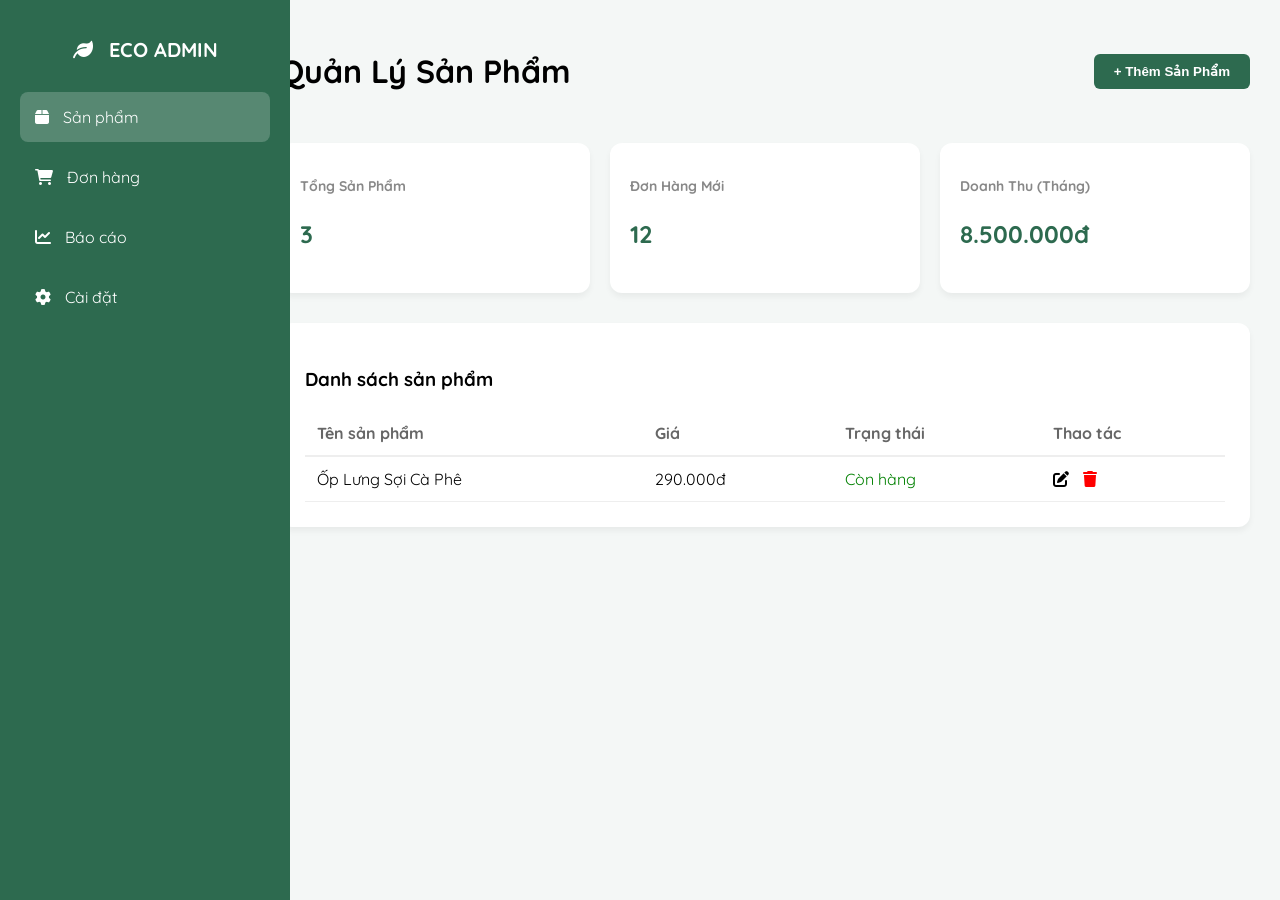
==== admin.html @ e82a7f05 "Add files via upload" ====
<!DOCTYPE html>
<html lang="vi">
<head>
    <meta charset="UTF-8">
    <meta name="viewport" content="width=device-width, initial-scale=1.0">
    <title>Admin Dashboard - EcoSmart</title>
    <link href="https://fonts.googleapis.com/css2?family=Quicksand:wght@400;600;700&display=swap" rel="stylesheet">
    <link rel="stylesheet" href="https://cdnjs.cloudflare.com/ajax/libs/font-awesome/6.0.0/css/all.min.css">
    <style>
        :root { --primary: #2d6a4f; --bg: #f4f7f6; }
        body { font-family: 'Quicksand', sans-serif; background: var(--bg); margin: 0; display: flex; }
        
        /* Sidebar */
        .sidebar { width: 250px; height: 100vh; background: var(--primary); color: white; padding: 20px; position: fixed; }
        .sidebar h2 { font-size: 20px; margin-bottom: 30px; text-align: center; }
        .sidebar ul { list-style: none; padding: 0; }
        .sidebar li { padding: 15px; cursor: pointer; border-radius: 8px; margin-bottom: 10px; transition: 0.3s; }
        .sidebar li:hover, .sidebar li.active { background: rgba(255,255,255,0.2); }
        .sidebar i { margin-right: 10px; }

        /* Main Content */
        .main-content { margin-left: 250px; width: calc(100% - 250px); padding: 30px; }
        .header { display: flex; justify-content: space-between; align-items: center; margin-bottom: 30px; }
        
        /* Stats Cards */
        .stats { display: grid; grid-template-columns: repeat(3, 1fr); gap: 20px; margin-bottom: 30px; }
        .card { background: white; padding: 20px; border-radius: 12px; box-shadow: 0 4px 6px rgba(0,0,0,0.05); }
        .card h3 { font-size: 14px; color: #888; margin-bottom: 10px; }
        .card p { font-size: 24px; font-weight: 700; color: var(--primary); }

        /* Table & Form */
        .data-section { background: white; padding: 25px; border-radius: 12px; box-shadow: 0 4px 6px rgba(0,0,0,0.05); }
        table { width: 100%; border-collapse: collapse; margin-top: 20px; }
        th { text-align: left; padding: 12px; border-bottom: 2px solid #eee; color: #666; }
        td { padding: 12px; border-bottom: 1px solid #eee; }
        .btn-add { background: var(--primary); color: white; padding: 10px 20px; border: none; border-radius: 6px; cursor: pointer; font-weight: 600; }
        
        /* Modal Form */
        .modal { display: none; position: fixed; top: 0; left: 0; width: 100%; height: 100%; background: rgba(0,0,0,0.5); z-index: 100; }
        .modal-content { background: white; width: 400px; margin: 50px auto; padding: 30px; border-radius: 12px; }
        input { width: 100%; padding: 10px; margin: 10px 0; border: 1px solid #ddd; border-radius: 6px; }
    </style>
</head>
<body>

    <div class="sidebar">
        <h2><i class="fas fa-leaf"></i> ECO ADMIN</h2>
        <ul>
            <li class="active"><i class="fas fa-box"></i> Sản phẩm</li>
            <li><i class="fas fa-shopping-cart"></i> Đơn hàng</li>
            <li><i class="fas fa-chart-line"></i> Báo cáo</li>
            <li><i class="fas fa-cog"></i> Cài đặt</li>
        </ul>
    </div>

    <div class="main-content">
        <div class="header">
            <h1>Quản Lý Sản Phẩm</h1>
            <button class="btn-add" onclick="showModal()">+ Thêm Sản Phẩm</button>
        </div>

        <div class="stats">
            <div class="card"><h3>Tổng Sản Phẩm</h3><p id="total-p">3</p></div>
            <div class="card"><h3>Đơn Hàng Mới</h3><p>12</p></div>
            <div class="card"><h3>Doanh Thu (Tháng)</h3><p>8.500.000đ</p></div>
        </div>

        <div class="data-section">
            <h3>Danh sách sản phẩm</h3>
            <table>
                <thead>
                    <tr>
                        <th>Tên sản phẩm</th>
                        <th>Giá</th>
                        <th>Trạng thái</th>
                        <th>Thao tác</th>
                    </tr>
                </thead>
                <tbody id="product-list">
                    <tr>
                        <td>Ốp Lưng Sợi Cà Phê</td>
                        <td>290.000đ</td>
                        <td><span style="color: green;">Còn hàng</span></td>
                        <td><i class="fas fa-edit"></i> <i class="fas fa-trash" style="color:red; margin-left:10px;"></i></td>
                    </tr>
                    </tbody>
            </table>
        </div>
    </div>

    <div id="addModal" class="modal">
        <div class="modal-content">
            <h3>Thêm Sản Phẩm Mới</h3>
            <input type="text" id="p-name" placeholder="Tên sản phẩm">
            <input type="number" id="p-price" placeholder="Giá bán (VNĐ)">
            <input type="text" id="p-img" placeholder="Link ảnh (Unsplash...)">
            <button class="btn-add" style="width: 100%;" onclick="addProduct()">Lưu Sản Phẩm</button>
            <button onclick="hideModal()" style="width: 100%; background:none; border:none; margin-top:10px; cursor:pointer; color:#888;">Hủy</button>
        </div>
    </div>

    <script>
        function showModal() { document.getElementById('addModal').style.display = 'block'; }
        function hideModal() { document.getElementById('addModal').style.display = 'none'; }

        function addProduct() {
            const name = document.getElementById('p-name').value;
            const price = document.getElementById('p-price').value;
            
            if(!name || !price) return alert("Vui lòng nhập đủ thông tin!");

            const table = document.getElementById('product-list');
            const row = `<tr>
                <td>${name}</td>
                <td>${parseInt(price).toLocaleString()}đ</td>
                <td><span style="color: green;">Còn hàng</span></td>
                <td><i class="fas fa-edit"></i> <i class="fas fa-trash" style="color:red; margin-left:10px;"></i></td>
            </tr>`;
            
            table.innerHTML += row;
            document.getElementById('total-p').innerText = table.rows.length;
            
            alert("Đã thêm sản phẩm thành công (Lưu ý: Dữ liệu này sẽ mất khi bạn tải lại trang vì GitHub Pages không có Database)");
            hideModal();
        }
    </script>
</body>
</html>
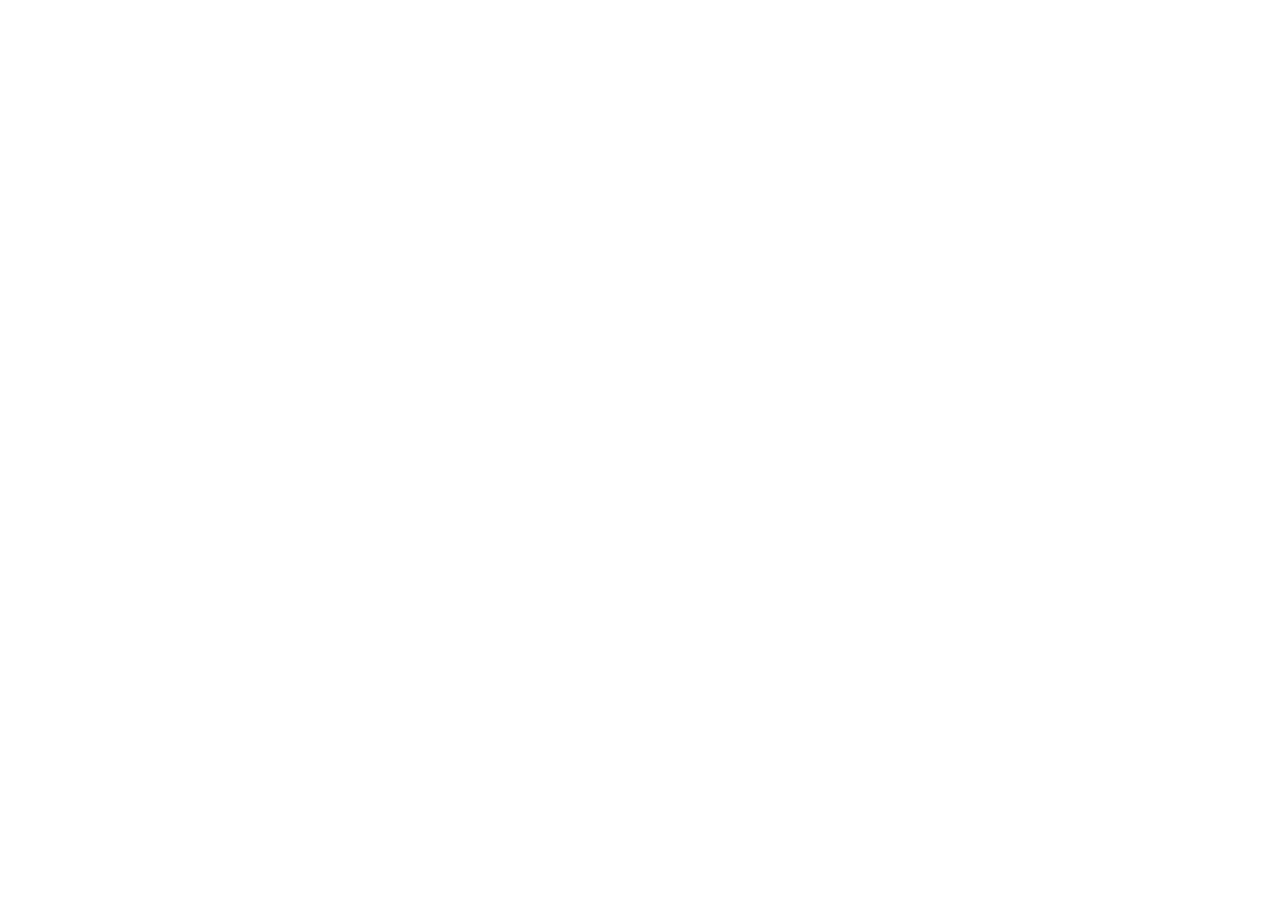
==== commit 3a257172: "admin.html" ====
--- a/admin.html
+++ b/admin.html
@@ -2,127 +2,105 @@
 <html lang="vi">
 <head>
     <meta charset="UTF-8">
-    <meta name="viewport" content="width=device-width, initial-scale=1.0">
-    <title>Admin Dashboard - EcoSmart</title>
+    <title>Hệ Thống Quản Trị EcoSmart</title>
     <link href="https://fonts.googleapis.com/css2?family=Quicksand:wght@400;600;700&display=swap" rel="stylesheet">
     <link rel="stylesheet" href="https://cdnjs.cloudflare.com/ajax/libs/font-awesome/6.0.0/css/all.min.css">
     <style>
+        /* Phần Login */
+        #login-overlay { position: fixed; top: 0; left: 0; width: 100%; height: 100%; background: #2d6a4f; z-index: 9999; display: flex; align-items: center; justify-content: center; color: white; }
+        .login-box { background: white; padding: 40px; border-radius: 15px; color: #333; text-align: center; box-shadow: 0 10px 25px rgba(0,0,0,0.2); }
+        input[type="password"] { width: 100%; padding: 12px; margin: 20px 0; border: 1px solid #ddd; border-radius: 8px; }
+        .btn-login { background: #2d6a4f; color: white; border: none; padding: 10px 30px; border-radius: 8px; cursor: pointer; font-weight: bold; }
+
+        /* Giao diện Admin */
         :root { --primary: #2d6a4f; --bg: #f4f7f6; }
-        body { font-family: 'Quicksand', sans-serif; background: var(--bg); margin: 0; display: flex; }
-        
-        /* Sidebar */
+        body { font-family: 'Quicksand', sans-serif; background: var(--bg); margin: 0; display: none; } /* Ẩn body mặc định */
         .sidebar { width: 250px; height: 100vh; background: var(--primary); color: white; padding: 20px; position: fixed; }
-        .sidebar h2 { font-size: 20px; margin-bottom: 30px; text-align: center; }
-        .sidebar ul { list-style: none; padding: 0; }
-        .sidebar li { padding: 15px; cursor: pointer; border-radius: 8px; margin-bottom: 10px; transition: 0.3s; }
-        .sidebar li:hover, .sidebar li.active { background: rgba(255,255,255,0.2); }
-        .sidebar i { margin-right: 10px; }
-
-        /* Main Content */
-        .main-content { margin-left: 250px; width: calc(100% - 250px); padding: 30px; }
-        .header { display: flex; justify-content: space-between; align-items: center; margin-bottom: 30px; }
-        
-        /* Stats Cards */
-        .stats { display: grid; grid-template-columns: repeat(3, 1fr); gap: 20px; margin-bottom: 30px; }
-        .card { background: white; padding: 20px; border-radius: 12px; box-shadow: 0 4px 6px rgba(0,0,0,0.05); }
-        .card h3 { font-size: 14px; color: #888; margin-bottom: 10px; }
-        .card p { font-size: 24px; font-weight: 700; color: var(--primary); }
-
-        /* Table & Form */
-        .data-section { background: white; padding: 25px; border-radius: 12px; box-shadow: 0 4px 6px rgba(0,0,0,0.05); }
-        table { width: 100%; border-collapse: collapse; margin-top: 20px; }
-        th { text-align: left; padding: 12px; border-bottom: 2px solid #eee; color: #666; }
-        td { padding: 12px; border-bottom: 1px solid #eee; }
-        .btn-add { background: var(--primary); color: white; padding: 10px 20px; border: none; border-radius: 6px; cursor: pointer; font-weight: 600; }
-        
-        /* Modal Form */
-        .modal { display: none; position: fixed; top: 0; left: 0; width: 100%; height: 100%; background: rgba(0,0,0,0.5); z-index: 100; }
-        .modal-content { background: white; width: 400px; margin: 50px auto; padding: 30px; border-radius: 12px; }
-        input { width: 100%; padding: 10px; margin: 10px 0; border: 1px solid #ddd; border-radius: 6px; }
+        .main-content { margin-left: 250px; padding: 30px; }
+        table { width: 100%; border-collapse: collapse; background: white; border-radius: 12px; overflow: hidden; box-shadow: 0 4px 6px rgba(0,0,0,0.05); }
+        th, td { text-align: left; padding: 15px; border-bottom: 1px solid #eee; }
+        th { background: #f8f9fa; color: #666; }
+        .status-badge { padding: 5px 10px; border-radius: 20px; font-size: 12px; background: #ffe8cc; color: #d9480f; }
     </style>
 </head>
 <body>
 
+    <div id="login-overlay">
+        <div class="login-box">
+            <i class="fas fa-user-shield style="font-size: 40px; color: #2d6a4f;"></i>
+            <h2>Admin Login</h2>
+            <input type="password" id="admin-pass" placeholder="Nhập mật khẩu quản trị">
+            <button class="btn-login" onclick="checkPass()">Đăng Nhập</button>
+        </div>
+    </div>
+
     <div class="sidebar">
-        <h2><i class="fas fa-leaf"></i> ECO ADMIN</h2>
+        <h2>ECO ADMIN</h2>
         <ul>
-            <li class="active"><i class="fas fa-box"></i> Sản phẩm</li>
-            <li><i class="fas fa-shopping-cart"></i> Đơn hàng</li>
-            <li><i class="fas fa-chart-line"></i> Báo cáo</li>
-            <li><i class="fas fa-cog"></i> Cài đặt</li>
+            <li style="list-style:none; padding:15px; background:rgba(255,255,255,0.2); border-radius:8px;"><i class="fas fa-shopping-cart"></i> Đơn hàng thật</li>
         </ul>
     </div>
 
     <div class="main-content">
-        <div class="header">
-            <h1>Quản Lý Sản Phẩm</h1>
-            <button class="btn-add" onclick="showModal()">+ Thêm Sản Phẩm</button>
-        </div>
-
-        <div class="stats">
-            <div class="card"><h3>Tổng Sản Phẩm</h3><p id="total-p">3</p></div>
-            <div class="card"><h3>Đơn Hàng Mới</h3><p>12</p></div>
-            <div class="card"><h3>Doanh Thu (Tháng)</h3><p>8.500.000đ</p></div>
-        </div>
-
-        <div class="data-section">
-            <h3>Danh sách sản phẩm</h3>
-            <table>
-                <thead>
-                    <tr>
-                        <th>Tên sản phẩm</th>
-                        <th>Giá</th>
-                        <th>Trạng thái</th>
-                        <th>Thao tác</th>
-                    </tr>
-                </thead>
-                <tbody id="product-list">
-                    <tr>
-                        <td>Ốp Lưng Sợi Cà Phê</td>
-                        <td>290.000đ</td>
-                        <td><span style="color: green;">Còn hàng</span></td>
-                        <td><i class="fas fa-edit"></i> <i class="fas fa-trash" style="color:red; margin-left:10px;"></i></td>
-                    </tr>
-                    </tbody>
-            </table>
-        </div>
-    </div>
-
-    <div id="addModal" class="modal">
-        <div class="modal-content">
-            <h3>Thêm Sản Phẩm Mới</h3>
-            <input type="text" id="p-name" placeholder="Tên sản phẩm">
-            <input type="number" id="p-price" placeholder="Giá bán (VNĐ)">
-            <input type="text" id="p-img" placeholder="Link ảnh (Unsplash...)">
-            <button class="btn-add" style="width: 100%;" onclick="addProduct()">Lưu Sản Phẩm</button>
-            <button onclick="hideModal()" style="width: 100%; background:none; border:none; margin-top:10px; cursor:pointer; color:#888;">Hủy</button>
-        </div>
+        <h1>Quản Lý Đơn Hàng (Dữ liệu từ Google Sheets)</h1>
+        <table>
+            <thead>
+                <tr>
+                    <th>Khách hàng</th>
+                    <th>Số điện thoại</th>
+                    <th>Sản phẩm</th>
+                    <th>Tổng tiền</th>
+                    <th>Thời gian</th>
+                    <th>Trạng thái</th>
+                </tr>
+            </thead>
+            <tbody id="order-list">
+                <tr><td colspan="6" style="text-align:center;">Đang tải dữ liệu...</td></tr>
+            </tbody>
+        </table>
     </div>
 
     <script>
-        function showModal() { document.getElementById('addModal').style.display = 'block'; }
-        function hideModal() { document.getElementById('addModal').style.display = 'none'; }
+        const API_URL = "https://sheetdb.io/api/v1/hwf1i22sinqn0";
+        const PASS_ADMIN = "Huyen2705@"; // THAY MẬT KHẨU CỦA BẠN TẠI ĐÂY
 
-        function addProduct() {
-            const name = document.getElementById('p-name').value;
-            const price = document.getElementById('p-price').value;
-            
-            if(!name || !price) return alert("Vui lòng nhập đủ thông tin!");
+        function checkPass() {
+            const input = document.getElementById('admin-pass').value;
+            if(input === PASS_ADMIN) {
+                document.getElementById('login-overlay').style.display = 'none';
+                document.body.style.display = 'block';
+                loadOrders(); // Chỉ tải data khi đã login đúng
+            } else {
+                alert("Sai mật khẩu rồi ditcum đòi check à!");
+            }
+        }
 
-            const table = document.getElementById('product-list');
-            const row = `<tr>
-                <td>${name}</td>
-                <td>${parseInt(price).toLocaleString()}đ</td>
-                <td><span style="color: green;">Còn hàng</span></td>
-                <td><i class="fas fa-edit"></i> <i class="fas fa-trash" style="color:red; margin-left:10px;"></i></td>
-            </tr>`;
-            
-            table.innerHTML += row;
-            document.getElementById('total-p').innerText = table.rows.length;
-            
-            alert("Đã thêm sản phẩm thành công (Lưu ý: Dữ liệu này sẽ mất khi bạn tải lại trang vì GitHub Pages không có Database)");
-            hideModal();
+        async function loadOrders() {
+            try {
+                const response = await fetch(API_URL);
+                const data = await response.json();
+                
+                const tbody = document.getElementById('order-list');
+                if (data.length === 0) {
+                    tbody.innerHTML = '<tr><td colspan="6" style="text-align:center;">Chưa có đơn hàng nào</td></tr>';
+                    return;
+                }
+
+                // Hiển thị từ đơn hàng mới nhất lên đầu
+                tbody.innerHTML = data.reverse().map(order => `
+                    <tr>
+                        <td><strong>${order["Tên khách hàng"] || 'N/A'}</strong></td>
+                        <td>${order["Số điện thoại"] || 'N/A'}</td>
+                        <td>${order["Sản phẩm"] || 'N/A'}</td>
+                        <td style="color:green; font-weight:bold;">${order["Tổng tiền"] || '0đ'}</td>
+                        <td>${order["Thời gian"] || ''}</td>
+                        <td><span class="status-badge">${order["Trạng thái"] || 'Mới'}</span></td>
+                    </tr>
+                `).join('');
+            } catch (error) {
+                alert("Không thể kết nối với Google Sheets. Kiểm tra lại API SheetDB!");
+            }
         }
     </script>
 </body>
-</html>+</html>
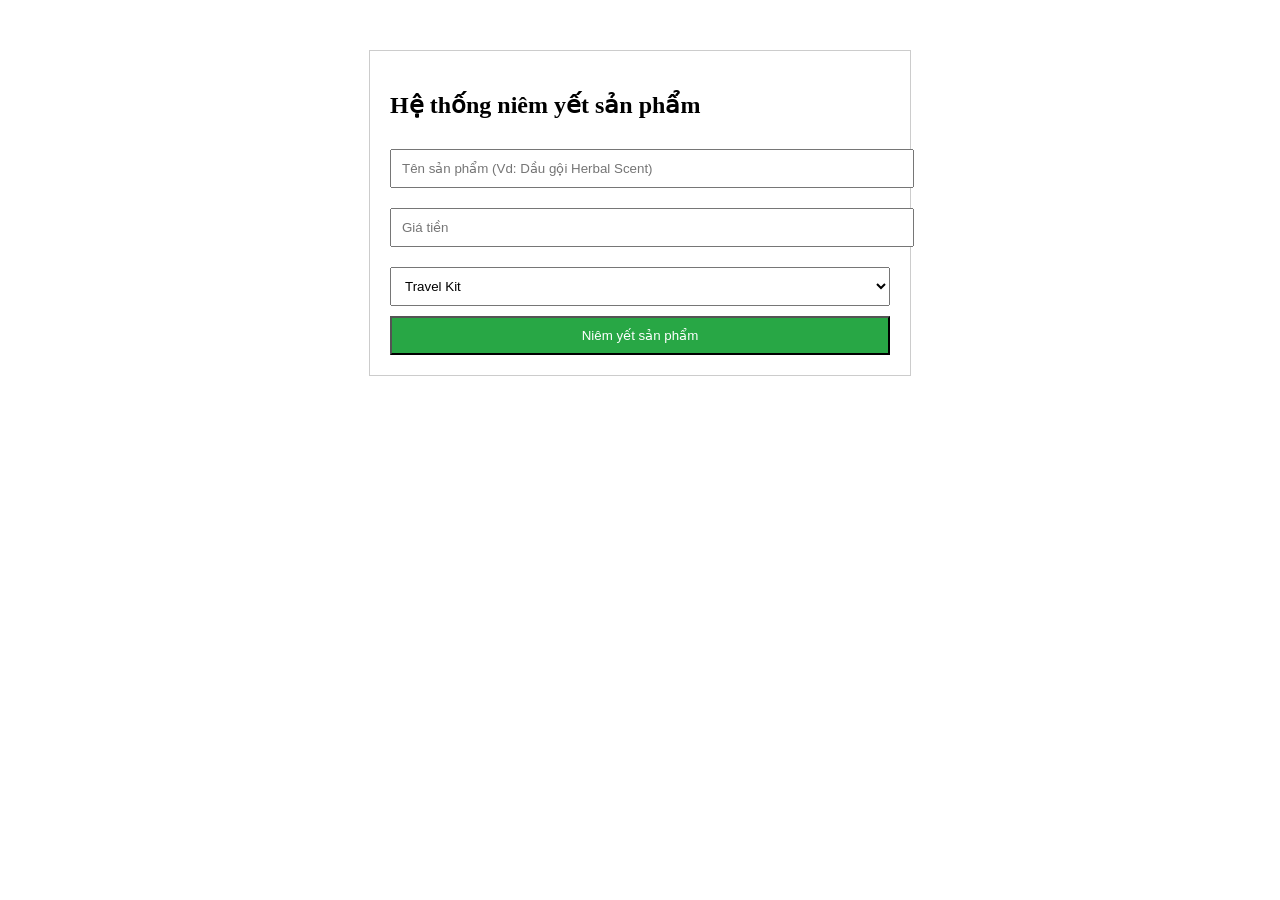
==== commit 62895213: "admin.html" ====
--- a/admin.html
+++ b/admin.html
@@ -1,105 +1,28 @@
 <!DOCTYPE html>
 <html lang="vi">
 <head>
-    <meta charset="UTF-8">
-    <title>Hệ Thống Quản Trị EcoSmart</title>
-    <link href="https://fonts.googleapis.com/css2?family=Quicksand:wght@400;600;700&display=swap" rel="stylesheet">
-    <link rel="stylesheet" href="https://cdnjs.cloudflare.com/ajax/libs/font-awesome/6.0.0/css/all.min.css">
     <style>
-        /* Phần Login */
-        #login-overlay { position: fixed; top: 0; left: 0; width: 100%; height: 100%; background: #2d6a4f; z-index: 9999; display: flex; align-items: center; justify-content: center; color: white; }
-        .login-box { background: white; padding: 40px; border-radius: 15px; color: #333; text-align: center; box-shadow: 0 10px 25px rgba(0,0,0,0.2); }
-        input[type="password"] { width: 100%; padding: 12px; margin: 20px 0; border: 1px solid #ddd; border-radius: 8px; }
-        .btn-login { background: #2d6a4f; color: white; border: none; padding: 10px 30px; border-radius: 8px; cursor: pointer; font-weight: bold; }
-
-        /* Giao diện Admin */
-        :root { --primary: #2d6a4f; --bg: #f4f7f6; }
-        body { font-family: 'Quicksand', sans-serif; background: var(--bg); margin: 0; display: none; } /* Ẩn body mặc định */
-        .sidebar { width: 250px; height: 100vh; background: var(--primary); color: white; padding: 20px; position: fixed; }
-        .main-content { margin-left: 250px; padding: 30px; }
-        table { width: 100%; border-collapse: collapse; background: white; border-radius: 12px; overflow: hidden; box-shadow: 0 4px 6px rgba(0,0,0,0.05); }
-        th, td { text-align: left; padding: 15px; border-bottom: 1px solid #eee; }
-        th { background: #f8f9fa; color: #666; }
-        .status-badge { padding: 5px 10px; border-radius: 20px; font-size: 12px; background: #ffe8cc; color: #d9480f; }
+        .admin-box { max-width: 500px; margin: 50px auto; padding: 20px; border: 1px solid #ccc; background: #fff; }
+        input, select { width: 100%; padding: 10px; margin: 10px 0; }
     </style>
 </head>
 <body>
-
-    <div id="login-overlay">
-        <div class="login-box">
-            <i class="fas fa-user-shield style="font-size: 40px; color: #2d6a4f;"></i>
-            <h2>Admin Login</h2>
-            <input type="password" id="admin-pass" placeholder="Nhập mật khẩu quản trị">
-            <button class="btn-login" onclick="checkPass()">Đăng Nhập</button>
-        </div>
-    </div>
-
-    <div class="sidebar">
-        <h2>ECO ADMIN</h2>
-        <ul>
-            <li style="list-style:none; padding:15px; background:rgba(255,255,255,0.2); border-radius:8px;"><i class="fas fa-shopping-cart"></i> Đơn hàng thật</li>
-        </ul>
-    </div>
-
-    <div class="main-content">
-        <h1>Quản Lý Đơn Hàng (Dữ liệu từ Google Sheets)</h1>
-        <table>
-            <thead>
-                <tr>
-                    <th>Khách hàng</th>
-                    <th>Số điện thoại</th>
-                    <th>Sản phẩm</th>
-                    <th>Tổng tiền</th>
-                    <th>Thời gian</th>
-                    <th>Trạng thái</th>
-                </tr>
-            </thead>
-            <tbody id="order-list">
-                <tr><td colspan="6" style="text-align:center;">Đang tải dữ liệu...</td></tr>
-            </tbody>
-        </table>
+    <div class="admin-box">
+        <h2>Hệ thống niêm yết sản phẩm</h2>
+        <input type="text" id="pName" placeholder="Tên sản phẩm (Vd: Dầu gội Herbal Scent)">
+        <input type="number" id="pPrice" placeholder="Giá tiền">
+        <select id="pCategory">
+            <option value="travel">Travel Kit</option>
+            <option value="bottle">Chai lẻ</option>
+        </select>
+        <button onclick="addProduct()" style="width:100%; background: #28a745; color:white; padding:10px;">Niêm yết sản phẩm</button>
     </div>
 
     <script>
-        const API_URL = "https://sheetdb.io/api/v1/hwf1i22sinqn0";
-        const PASS_ADMIN = "Huyen2705@"; // THAY MẬT KHẨU CỦA BẠN TẠI ĐÂY
-
-        function checkPass() {
-            const input = document.getElementById('admin-pass').value;
-            if(input === PASS_ADMIN) {
-                document.getElementById('login-overlay').style.display = 'none';
-                document.body.style.display = 'block';
-                loadOrders(); // Chỉ tải data khi đã login đúng
-            } else {
-                alert("Sai mật khẩu rồi ditcum đòi check à!");
-            }
-        }
-
-        async function loadOrders() {
-            try {
-                const response = await fetch(API_URL);
-                const data = await response.json();
-                
-                const tbody = document.getElementById('order-list');
-                if (data.length === 0) {
-                    tbody.innerHTML = '<tr><td colspan="6" style="text-align:center;">Chưa có đơn hàng nào</td></tr>';
-                    return;
-                }
-
-                // Hiển thị từ đơn hàng mới nhất lên đầu
-                tbody.innerHTML = data.reverse().map(order => `
-                    <tr>
-                        <td><strong>${order["Tên khách hàng"] || 'N/A'}</strong></td>
-                        <td>${order["Số điện thoại"] || 'N/A'}</td>
-                        <td>${order["Sản phẩm"] || 'N/A'}</td>
-                        <td style="color:green; font-weight:bold;">${order["Tổng tiền"] || '0đ'}</td>
-                        <td>${order["Thời gian"] || ''}</td>
-                        <td><span class="status-badge">${order["Trạng thái"] || 'Mới'}</span></td>
-                    </tr>
-                `).join('');
-            } catch (error) {
-                alert("Không thể kết nối với Google Sheets. Kiểm tra lại API SheetDB!");
-            }
+        function addProduct() {
+            const name = document.getElementById('pName').value;
+            alert("Đã niêm yết thành công sản phẩm: " + name);
+            // Ở đây sẽ dùng fetch() để gửi dữ liệu lên server
         }
     </script>
 </body>
